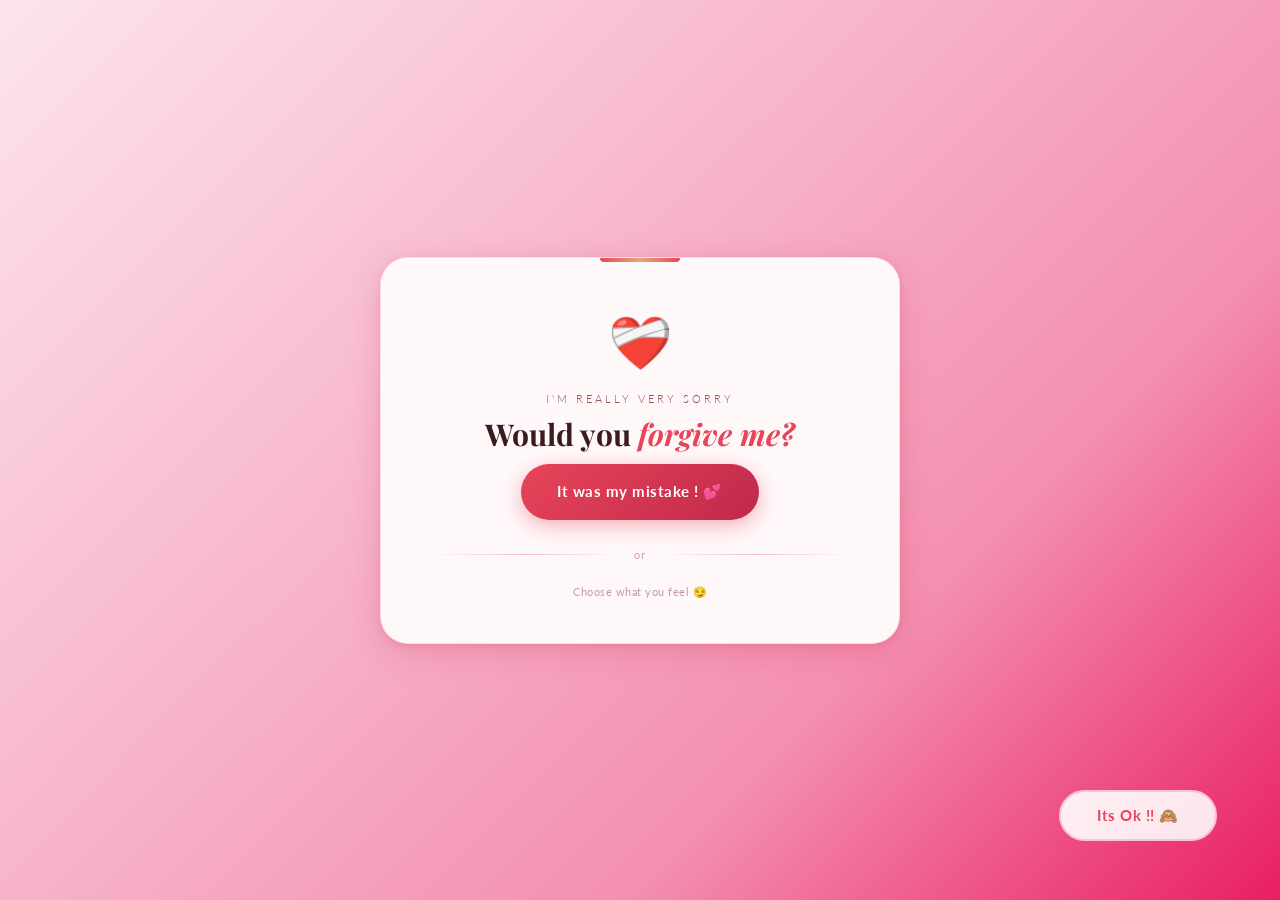
==== sorry.html @ 0f34a474 "Create sorry.html" ====
<!DOCTYPE html>
<html lang="en">
<head>
  <meta charset="UTF-8" />
  <meta name="viewport" content="width=device-width, initial-scale=1.0"/>
  <title>Valentine's Question 💕</title>
  <link href="https://fonts.googleapis.com/css2?family=Playfair+Display:ital,wght@0,400;0,700;1,400&family=Lato:wght@300;400;700&display=swap" rel="stylesheet"/>
  <style>
    :root {
      --rose:        #e8445a;
      --deep-rose:   #c0294a;
      --blush:       #f7c5cf;
      --petal:       #fde8ec;
      --ivory:       #fff8f9;
      --mauve:       #9c4a5c;
      --dark:        #3b1a22;
      --gold:        #e8a87c;
    }

    *, *::before, *::after { box-sizing: border-box; margin: 0; padding: 0; }

    body {
      min-height: 100vh;
      background: linear-gradient(135deg, #fce4ec 0%, #f8bbd0 35%, #f48fb1 70%, #e91e63 100%);
      display: flex;
      align-items: center;
      justify-content: center;
      font-family: 'Lato', sans-serif;
      overflow: hidden;
      position: relative;
    }

    /* ── Floating hearts background ── */
    .heart-bg { position: fixed; inset: 0; pointer-events: none; z-index: 0; overflow: hidden; }
    .heart-bg span {
      position: absolute;
      font-size: clamp(12px, 2vw, 24px);
      opacity: 0;
      animation: floatUp linear infinite;
      bottom: -60px;
    }
    @keyframes floatUp {
      0%   { transform: translateY(0) rotate(0deg) scale(0.8);  opacity: 0; }
      10%  { opacity: 0.6; }
      90%  { opacity: 0.3; }
      100% { transform: translateY(-110vh) rotate(360deg) scale(1.2); opacity: 0; }
    }

    /* ── Card ── */
    .card {
      position: relative;
      z-index: 10;
      background: var(--ivory);
      border-radius: 28px;
      padding: 52px 48px 44px;
      width: min(520px, 92vw);
      box-shadow:
        0 8px 32px rgba(196, 30, 60, 0.18),
        0 2px 8px  rgba(196, 30, 60, 0.10),
        inset 0 1px 0 rgba(255,255,255,0.9);
      text-align: center;
      animation: cardIn 0.8s cubic-bezier(0.34,1.56,0.64,1) both;
      border: 1.5px solid rgba(232, 68, 90, 0.15);
    }
    @keyframes cardIn {
      from { opacity: 0; transform: translateY(60px) scale(0.88); }
      to   { opacity: 1; transform: translateY(0)   scale(1);    }
    }

    /* decorative top ribbon */
    .card::before {
      content: '';
      position: absolute;
      top: 0; left: 50%;
      transform: translateX(-50%);
      width: 80px; height: 4px;
      background: linear-gradient(90deg, var(--rose), var(--gold), var(--rose));
      border-radius: 0 0 4px 4px;
    }

    .card-icon {
      font-size: 52px;
      margin-bottom: 18px;
      display: block;
      animation: pulse 1.6s ease-in-out infinite;
    }
    @keyframes pulse {
      0%,100% { transform: scale(1);    }
      50%      { transform: scale(1.12); }
    }

    .card-eyebrow {
      font-family: 'Lato', sans-serif;
      font-weight: 300;
      font-size: 11px;
      letter-spacing: 3px;
      text-transform: uppercase;
      color: var(--mauve);
      margin-bottom: 10px;
    }

    .card-title {
      font-family: 'Playfair Display', serif;
      font-size: clamp(22px, 4vw, 30px);
      font-weight: 700;
      color: var(--dark);
      line-height: 1.3;
      margin-bottom: 10px;
    }
    .card-title em {
      font-style: italic;
      color: var(--rose);
    }

    .card-sub {
      font-size: 13px;
      color: #a07080;
      margin-bottom: 36px;
      font-weight: 300;
    }

    /* ── Button row ── */
    .btn-row {
      display: flex;
      gap: 16px;
      justify-content: center;
      flex-wrap: wrap;
      min-height: 56px;
      position: relative;
    }

    /* shared button base */
    .btn {
      padding: 14px 36px;
      border: none;
      border-radius: 50px;
      font-family: 'Lato', sans-serif;
      font-size: 15px;
      font-weight: 700;
      cursor: pointer;
      letter-spacing: 0.5px;
      transition: transform 0.18s, box-shadow 0.18s;
    }

    /* YES – the shy one */
    .btn-no {
      background: linear-gradient(135deg, #fff0f3, #fce4ec);
      color: var(--rose);
      border: 2px solid var(--blush);
      box-shadow: 0 2px 12px rgba(232,68,90,0.10);
      position: fixed;      /* detached from flow so it can move freely */
      z-index: 200;
      transition: left 0.08s, top 0.08s, right 0.08s, bottom 0.08s;
      white-space: nowrap;
    }
    .btn-no:hover { cursor: not-allowed; }

    /* YES – the confident one */
    .btn-yes {
      background: linear-gradient(135deg, var(--rose), var(--deep-rose));
      color: #fff;
      box-shadow: 0 6px 20px rgba(232,68,90,0.40);
    }
    .btn-yes:hover {
      transform: translateY(-3px) scale(1.04);
      box-shadow: 0 10px 28px rgba(232,68,90,0.50);
    }
    .btn-yes:active { transform: translateY(0) scale(0.97); }

    /* divider */
    .divider {
      display: flex; align-items: center; gap: 12px;
      margin: 28px 0 0;
      color: #d4a0ac;
      font-size: 11px;
      letter-spacing: 1px;
    }
    .divider::before, .divider::after {
      content: '';
      flex: 1;
      height: 1px;
      background: linear-gradient(90deg, transparent, #f0c0cc, transparent);
    }

    /* ── Popup overlay ── */
    .overlay {
      position: fixed; inset: 0; z-index: 500;
      background: rgba(60, 10, 25, 0.55);
      backdrop-filter: blur(6px);
      display: flex; align-items: center; justify-content: center;
      opacity: 0; pointer-events: none;
      transition: opacity 0.35s;
    }
    .overlay.show { opacity: 1; pointer-events: all; }

    .popup {
      background: var(--ivory);
      border-radius: 24px;
      padding: 44px 40px 36px;
      width: min(400px, 88vw);
      text-align: center;
      box-shadow: 0 24px 60px rgba(196,30,60,0.28);
      transform: scale(0.82) translateY(30px);
      transition: transform 0.4s cubic-bezier(0.34,1.56,0.64,1);
      border: 1.5px solid rgba(232,68,90,0.12);
      position: relative;
    }
    .overlay.show .popup { transform: scale(1) translateY(0); }

    .popup-icon  { font-size: 48px; margin-bottom: 16px; display: block; animation: spin 0.6s 0.3s both; }
    @keyframes spin {
      from { transform: rotate(-20deg) scale(0.6); }
      to   { transform: rotate(0deg)   scale(1);   }
    }

    .popup-title {
      font-family: 'Playfair Display', serif;
      font-size: 24px; font-weight: 700;
      color: var(--dark); margin-bottom: 12px;
    }

    .popup-body {
      font-size: 14px; line-height: 1.7;
      color: #8a5060; margin-bottom: 28px;
      font-weight: 300;
    }
    .popup-body strong { color: var(--rose); font-weight: 700; }

    .btn-agree {
      background: linear-gradient(135deg, var(--rose), var(--deep-rose));
      color: #fff;
      padding: 13px 48px;
      border-radius: 50px;
      font-family: 'Lato', sans-serif;
      font-size: 15px; font-weight: 700;
      border: none; cursor: pointer;
      box-shadow: 0 6px 20px rgba(232,68,90,0.38);
      transition: transform 0.18s, box-shadow 0.18s;
      letter-spacing: 0.5px;
    }
    .btn-agree:hover {
      transform: translateY(-3px) scale(1.05);
      box-shadow: 0 12px 30px rgba(232,68,90,0.48);
    }
    .btn-agree:active { transform: scale(0.96); }

    .popup-confetti {
      position: absolute; top: -10px; left: 50%;
      transform: translateX(-50%);
      font-size: 22px; pointer-events: none;
      animation: confettiFall 1.4s 0.4s both;
    }
    @keyframes confettiFall {
      from { opacity: 0; top: -40px; }
      60%  { opacity: 1; }
      to   { opacity: 0; top: 10px;  }
    }

    /* mobile touch hint */
    .hint {
      font-size: 11px; color: #c09aaa;
      margin-top: 24px; letter-spacing: 0.5px;
    }
  </style>
</head>
<body>

<!-- Floating hearts background -->
<div class="heart-bg" id="heartBg"></div>

<!-- Main card -->
<div class="card">
  <span class="card-icon">❤️‍🩹</span>
  <p class="card-eyebrow">I'm really very sorry</p>
  <h1 class="card-title">Would you <em>forgive me?</em></h1>
  <p class="card-sub" style="display:none;">Choose wisely… the heart knows its answer 🌹</p>

  <div class="btn-row" id="btnRow">
    <button class="btn btn-yes" id="btnYes">It was my mistake ! 💕</button>
  </div>

  <div class="divider">or</div>

  <p class="hint" id="noHint">Choose what you feel 😏</p>
</div>

<!-- Shy "No" button – rendered outside card, positioned freely -->
<button class="btn btn-no" id="btnNo">Its Ok !! 🙈</button>

<!-- Popup overlay -->
<div class="overlay" id="overlay">
  <div class="popup">
    <span class="popup-confetti">🎉✨🎊</span>
    <span class="popup-icon">🥰</span>
    <h2 class="popup-title">Yes! I knew it!</h2>
    <p class="popup-body">
      You look so beautiful, 💓<br/><br/>
      that I cannot stop my feelings for you !!
      Thank you for accepting your mistake. 🌹
    </p>
    <button class="btn-agree" id="btnAgree">Agree 💖</button>
  </div>
</div>

<script>
  /* ── 1. Floating hearts ── */
  const HEARTS = ['💗','💓','💕','💞','🌸','✨','🌹','💝','🩷'];
  const bg = document.getElementById('heartBg');
  for (let i = 0; i < 28; i++) {
    const s = document.createElement('span');
    s.textContent = HEARTS[Math.floor(Math.random() * HEARTS.length)];
    s.style.left       = Math.random() * 100 + 'vw';
    s.style.fontSize   = (10 + Math.random() * 22) + 'px';
    s.style.animationDuration  = (6 + Math.random() * 12) + 's';
    s.style.animationDelay     = (Math.random() * 10) + 's';
    bg.appendChild(s);
  }

  /* ── 2. Runaway "No" button ── */
  const btnNo = document.getElementById('btnNo');
  const MARGIN = 16;

  // Initial position: bottom-right of viewport
  function placeNoButton() {
    const r = btnNo.getBoundingClientRect();
    btnNo.style.left = (window.innerWidth  - r.width  - 60) + 'px';
    btnNo.style.top  = (window.innerHeight - r.height - 60) + 'px';
  }
  placeNoButton();
  window.addEventListener('resize', placeNoButton);

  function flee(cursorX, cursorY) {
    const r   = btnNo.getBoundingClientRect();
    const bx  = r.left + r.width  / 2;
    const by  = r.top  + r.height / 2;

    // Direction away from cursor
    let dx = bx - cursorX;
    let dy = by - cursorY;
    const dist = Math.sqrt(dx * dx + dy * dy) || 1;
    dx /= dist; dy /= dist;

    const STEP = Math.max(160, 320 - dist * 0.8);
    let nx = r.left + dx * STEP;
    let ny = r.top  + dy * STEP;

    // Clamp inside viewport
    nx = Math.max(MARGIN, Math.min(window.innerWidth  - r.width  - MARGIN, nx));
    ny = Math.max(MARGIN, Math.min(window.innerHeight - r.height - MARGIN, ny));

    // If we're near an edge, pick a random safe spot
    const edgeX = nx <= MARGIN + 2 || nx >= window.innerWidth  - r.width  - MARGIN - 2;
    const edgeY = ny <= MARGIN + 2 || ny >= window.innerHeight - r.height - MARGIN - 2;
    if (edgeX && edgeY) {
      nx = MARGIN + Math.random() * (window.innerWidth  - r.width  - MARGIN * 2);
      ny = MARGIN + Math.random() * (window.innerHeight - r.height - MARGIN * 2);
    }

    btnNo.style.left = nx + 'px';
    btnNo.style.top  = ny + 'px';
  }

  // Mouse hover
  btnNo.addEventListener('mousemove', e => flee(e.clientX, e.clientY));
  btnNo.addEventListener('mouseenter', e => flee(e.clientX, e.clientY));

  // Touch (mobile)
  btnNo.addEventListener('touchstart', e => {
    e.preventDefault();
    const t = e.touches[0];
    flee(t.clientX, t.clientY);
  }, { passive: false });

  // Clicking somehow (failsafe) — just flee again
  btnNo.addEventListener('click', e => {
    e.preventDefault();
    flee(e.clientX + Math.random() * 40 - 20, e.clientY + Math.random() * 40 - 20);
  });

  /* ── 3. Yes → popup ── */
  const overlay  = document.getElementById('overlay');
  const btnYes   = document.getElementById('btnYes');
  const btnAgree = document.getElementById('btnAgree');

  btnYes.addEventListener('click', () => {
    overlay.classList.add('show');
  });

  btnAgree.addEventListener('click', () => {
    overlay.classList.remove('show');
  });

  overlay.addEventListener('click', e => {
    if (e.target === overlay) overlay.classList.remove('show');
  });
</script>
</body>
</html>
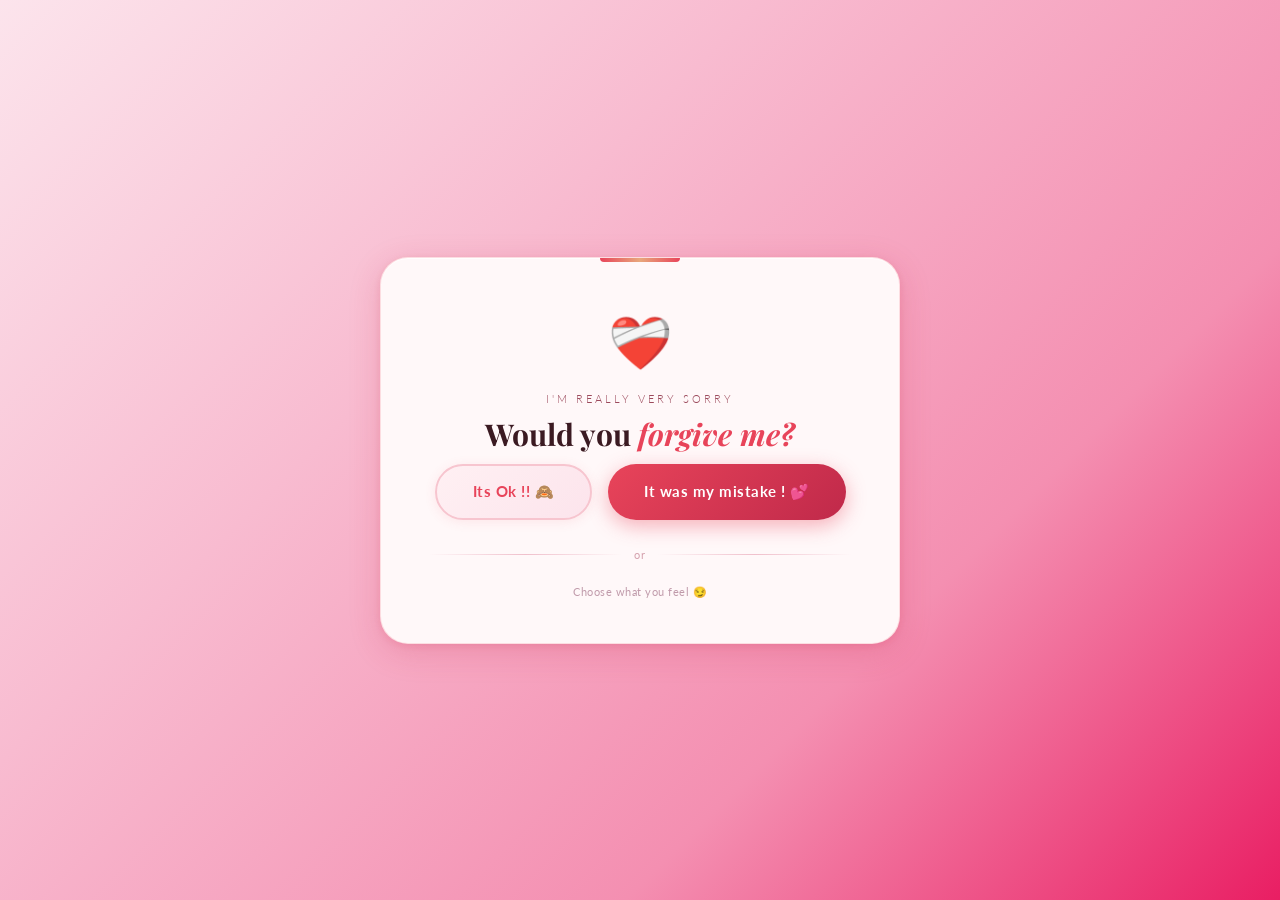
==== commit 9a3a186f: "Update sorry.html" ====
--- a/sorry.html
+++ b/sorry.html
@@ -148,7 +148,7 @@
       color: var(--rose);
       border: 2px solid var(--blush);
       box-shadow: 0 2px 12px rgba(232,68,90,0.10);
-      position: fixed;      /* detached from flow so it can move freely */
+      /* position: fixed;      /* detached from flow so it can move freely */
       z-index: 200;
       transition: left 0.08s, top 0.08s, right 0.08s, bottom 0.08s;
       white-space: nowrap;
@@ -276,6 +276,7 @@
   <p class="card-sub" style="display:none;">Choose wisely… the heart knows its answer 🌹</p>
 
   <div class="btn-row" id="btnRow">
+    <button class="btn btn-no" id="btnNo">Its Ok !! 🙈</button>
     <button class="btn btn-yes" id="btnYes">It was my mistake ! 💕</button>
   </div>
 
@@ -285,7 +286,7 @@
 </div>
 
 <!-- Shy "No" button – rendered outside card, positioned freely -->
-<button class="btn btn-no" id="btnNo">Its Ok !! 🙈</button>
+
 
 <!-- Popup overlay -->
 <div class="overlay" id="overlay">
@@ -374,6 +375,7 @@
   // Clicking somehow (failsafe) — just flee again
   btnNo.addEventListener('click', e => {
     e.preventDefault();
+    btnNo.style.position = "fixed";
     flee(e.clientX + Math.random() * 40 - 20, e.clientY + Math.random() * 40 - 20);
   });
 
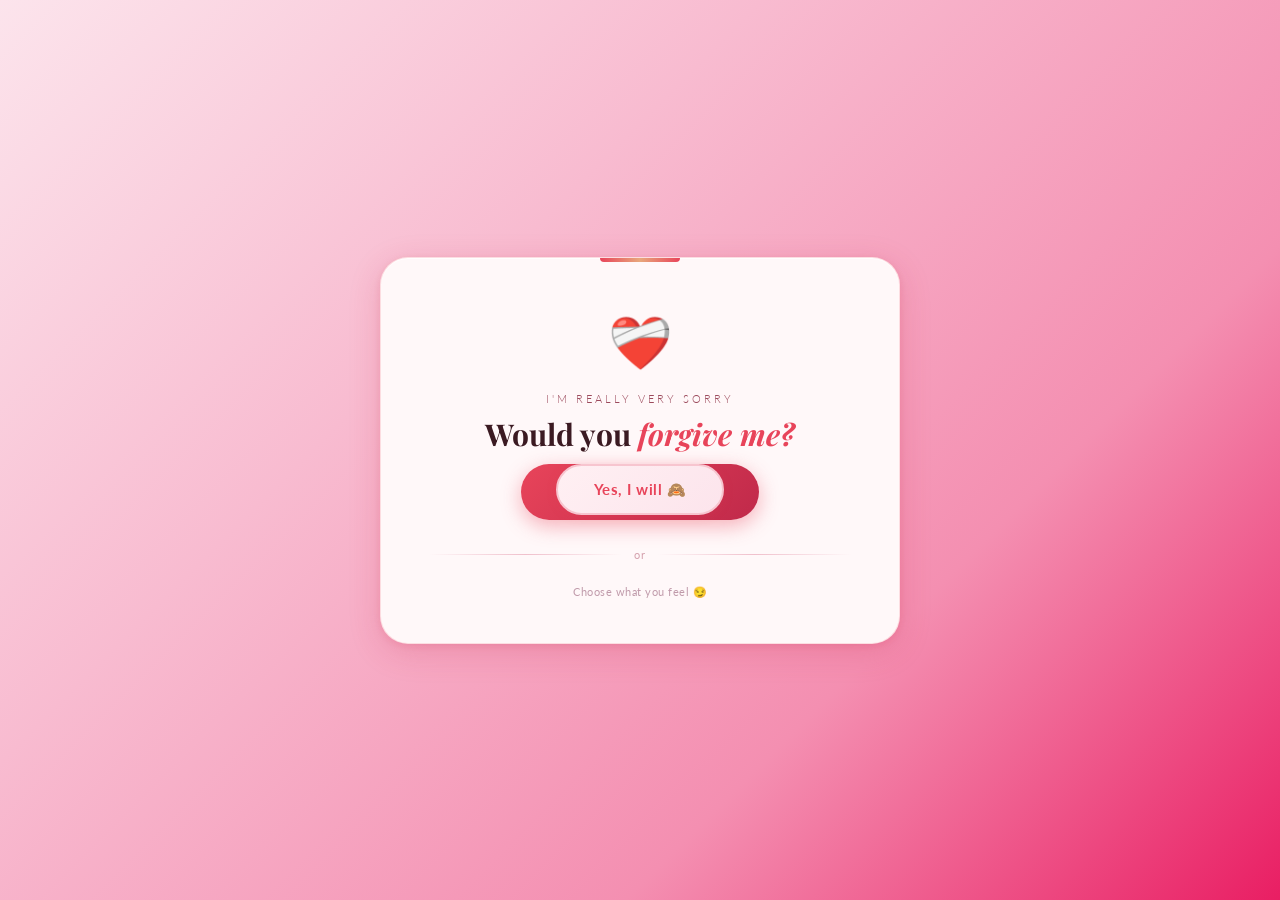
==== commit 75831eb5: "Update sorry.html" ====
--- a/sorry.html
+++ b/sorry.html
@@ -148,7 +148,7 @@
       color: var(--rose);
       border: 2px solid var(--blush);
       box-shadow: 0 2px 12px rgba(232,68,90,0.10);
-      /* position: fixed;      /* detached from flow so it can move freely */
+      position: relative;      /* detached from flow so it can move freely */
       z-index: 200;
       transition: left 0.08s, top 0.08s, right 0.08s, bottom 0.08s;
       white-space: nowrap;
@@ -276,7 +276,7 @@
   <p class="card-sub" style="display:none;">Choose wisely… the heart knows its answer 🌹</p>
 
   <div class="btn-row" id="btnRow">
-    <button class="btn btn-no" id="btnNo">Its Ok !! 🙈</button>
+    <button class="btn btn-no" id="btnNo">Yes, I will 🙈</button>
     <button class="btn btn-yes" id="btnYes">It was my mistake ! 💕</button>
   </div>
 
@@ -327,7 +327,7 @@
     btnNo.style.left = (window.innerWidth  - r.width  - 60) + 'px';
     btnNo.style.top  = (window.innerHeight - r.height - 60) + 'px';
   }
-  placeNoButton();
+  //placeNoButton();
   window.addEventListener('resize', placeNoButton);
 
   function flee(cursorX, cursorY) {
@@ -375,7 +375,6 @@
   // Clicking somehow (failsafe) — just flee again
   btnNo.addEventListener('click', e => {
     e.preventDefault();
-    btnNo.style.position = "fixed";
     flee(e.clientX + Math.random() * 40 - 20, e.clientY + Math.random() * 40 - 20);
   });
 
@@ -395,6 +394,10 @@
   overlay.addEventListener('click', e => {
     if (e.target === overlay) overlay.classList.remove('show');
   });
+  window.addEventListener('load', () => {
+    const btnNo = document.getElementById('btnNo');
+    btnNo.style.position = 'fixed';
+  });
 </script>
 </body>
 </html>
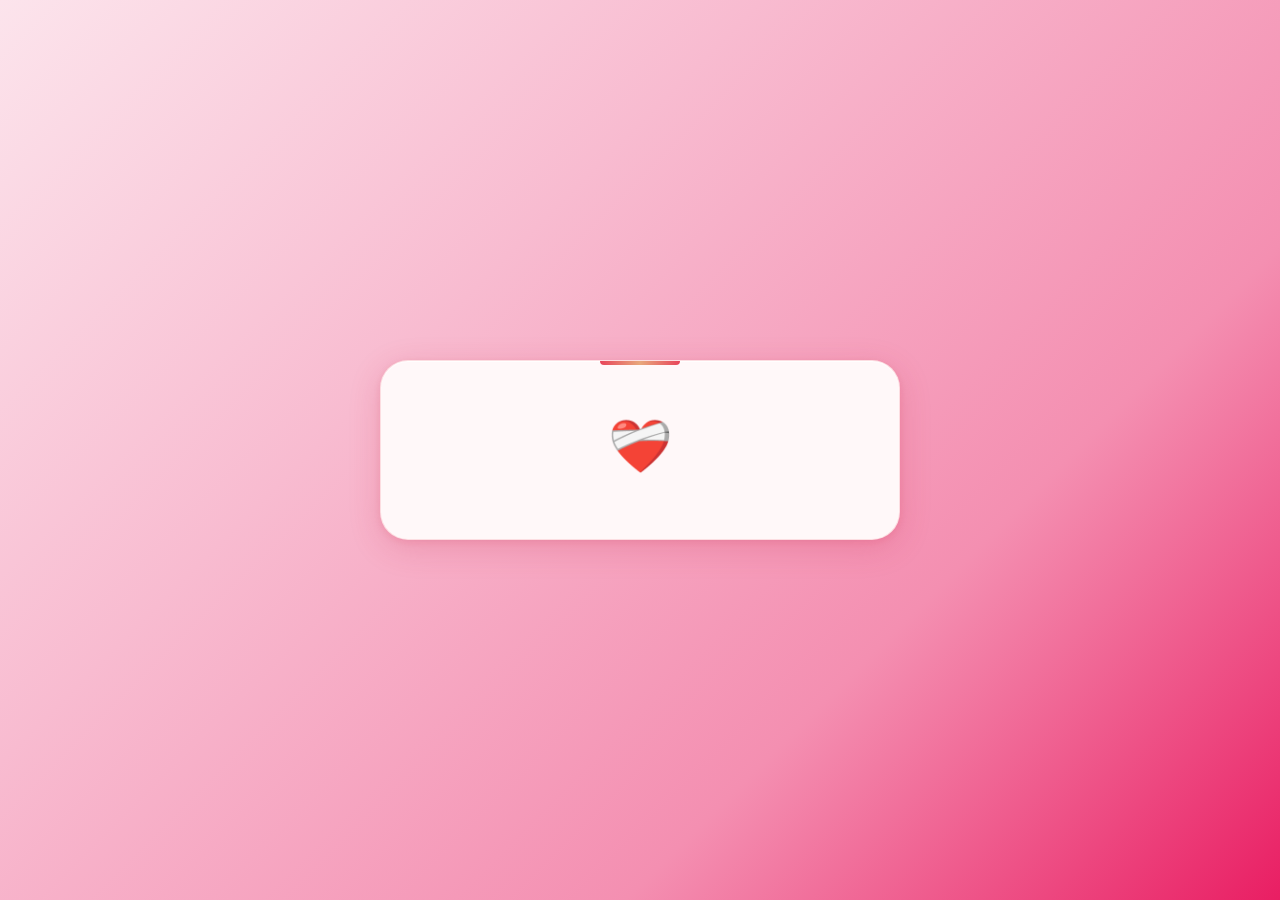
==== commit 1df39ae2: "Update sorry.html" ====
--- a/sorry.html
+++ b/sorry.html
@@ -3,7 +3,7 @@
 <head>
   <meta charset="UTF-8" />
   <meta name="viewport" content="width=device-width, initial-scale=1.0"/>
-  <title>Valentine's Question 💕</title>
+  <title>💕</title>
   <link href="https://fonts.googleapis.com/css2?family=Playfair+Display:ital,wght@0,400;0,700;1,400&family=Lato:wght@300;400;700&display=swap" rel="stylesheet"/>
   <style>
     :root {
@@ -271,41 +271,12 @@
 <!-- Main card -->
 <div class="card">
   <span class="card-icon">❤️‍🩹</span>
-  <p class="card-eyebrow">I'm really very sorry</p>
-  <h1 class="card-title">Would you <em>forgive me?</em></h1>
-  <p class="card-sub" style="display:none;">Choose wisely… the heart knows its answer 🌹</p>
-
-  <div class="btn-row" id="btnRow">
-    <button class="btn btn-no" id="btnNo">Yes, I will 🙈</button>
-    <button class="btn btn-yes" id="btnYes">It was my mistake ! 💕</button>
-  </div>
-
-  <div class="divider">or</div>
-
-  <p class="hint" id="noHint">Choose what you feel 😏</p>
-</div>
-
-<!-- Shy "No" button – rendered outside card, positioned freely -->
-
-
-<!-- Popup overlay -->
-<div class="overlay" id="overlay">
-  <div class="popup">
-    <span class="popup-confetti">🎉✨🎊</span>
-    <span class="popup-icon">🥰</span>
-    <h2 class="popup-title">Yes! I knew it!</h2>
-    <p class="popup-body">
-      You look so beautiful, 💓<br/><br/>
-      that I cannot stop my feelings for you !!
-      Thank you for accepting your mistake. 🌹
-    </p>
-    <button class="btn-agree" id="btnAgree">Agree 💖</button>
-  </div>
 </div>
 
 <script>
   /* ── 1. Floating hearts ── */
-  const HEARTS = ['💗','💓','💕','💞','🌸','✨','🌹','💝','🩷'];
+  //const HEARTS = ['💗','💓','💕','💞','🌸','✨','🌹','💝','🩷'];
+  const HEARTS = ['🫴🏻','🚘','☕️','😰','🥺','🤕','😢','💔','❤️‍🩹'];
   const bg = document.getElementById('heartBg');
   for (let i = 0; i < 28; i++) {
     const s = document.createElement('span');
@@ -316,88 +287,6 @@
     s.style.animationDelay     = (Math.random() * 10) + 's';
     bg.appendChild(s);
   }
-
-  /* ── 2. Runaway "No" button ── */
-  const btnNo = document.getElementById('btnNo');
-  const MARGIN = 16;
-
-  // Initial position: bottom-right of viewport
-  function placeNoButton() {
-    const r = btnNo.getBoundingClientRect();
-    btnNo.style.left = (window.innerWidth  - r.width  - 60) + 'px';
-    btnNo.style.top  = (window.innerHeight - r.height - 60) + 'px';
-  }
-  //placeNoButton();
-  window.addEventListener('resize', placeNoButton);
-
-  function flee(cursorX, cursorY) {
-    const r   = btnNo.getBoundingClientRect();
-    const bx  = r.left + r.width  / 2;
-    const by  = r.top  + r.height / 2;
-
-    // Direction away from cursor
-    let dx = bx - cursorX;
-    let dy = by - cursorY;
-    const dist = Math.sqrt(dx * dx + dy * dy) || 1;
-    dx /= dist; dy /= dist;
-
-    const STEP = Math.max(160, 320 - dist * 0.8);
-    let nx = r.left + dx * STEP;
-    let ny = r.top  + dy * STEP;
-
-    // Clamp inside viewport
-    nx = Math.max(MARGIN, Math.min(window.innerWidth  - r.width  - MARGIN, nx));
-    ny = Math.max(MARGIN, Math.min(window.innerHeight - r.height - MARGIN, ny));
-
-    // If we're near an edge, pick a random safe spot
-    const edgeX = nx <= MARGIN + 2 || nx >= window.innerWidth  - r.width  - MARGIN - 2;
-    const edgeY = ny <= MARGIN + 2 || ny >= window.innerHeight - r.height - MARGIN - 2;
-    if (edgeX && edgeY) {
-      nx = MARGIN + Math.random() * (window.innerWidth  - r.width  - MARGIN * 2);
-      ny = MARGIN + Math.random() * (window.innerHeight - r.height - MARGIN * 2);
-    }
-
-    btnNo.style.left = nx + 'px';
-    btnNo.style.top  = ny + 'px';
-  }
-
-  // Mouse hover
-  btnNo.addEventListener('mousemove', e => flee(e.clientX, e.clientY));
-  btnNo.addEventListener('mouseenter', e => flee(e.clientX, e.clientY));
-
-  // Touch (mobile)
-  btnNo.addEventListener('touchstart', e => {
-    e.preventDefault();
-    const t = e.touches[0];
-    flee(t.clientX, t.clientY);
-  }, { passive: false });
-
-  // Clicking somehow (failsafe) — just flee again
-  btnNo.addEventListener('click', e => {
-    e.preventDefault();
-    flee(e.clientX + Math.random() * 40 - 20, e.clientY + Math.random() * 40 - 20);
-  });
-
-  /* ── 3. Yes → popup ── */
-  const overlay  = document.getElementById('overlay');
-  const btnYes   = document.getElementById('btnYes');
-  const btnAgree = document.getElementById('btnAgree');
-
-  btnYes.addEventListener('click', () => {
-    overlay.classList.add('show');
-  });
-
-  btnAgree.addEventListener('click', () => {
-    overlay.classList.remove('show');
-  });
-
-  overlay.addEventListener('click', e => {
-    if (e.target === overlay) overlay.classList.remove('show');
-  });
-  window.addEventListener('load', () => {
-    const btnNo = document.getElementById('btnNo');
-    btnNo.style.position = 'fixed';
-  });
 </script>
 </body>
 </html>
